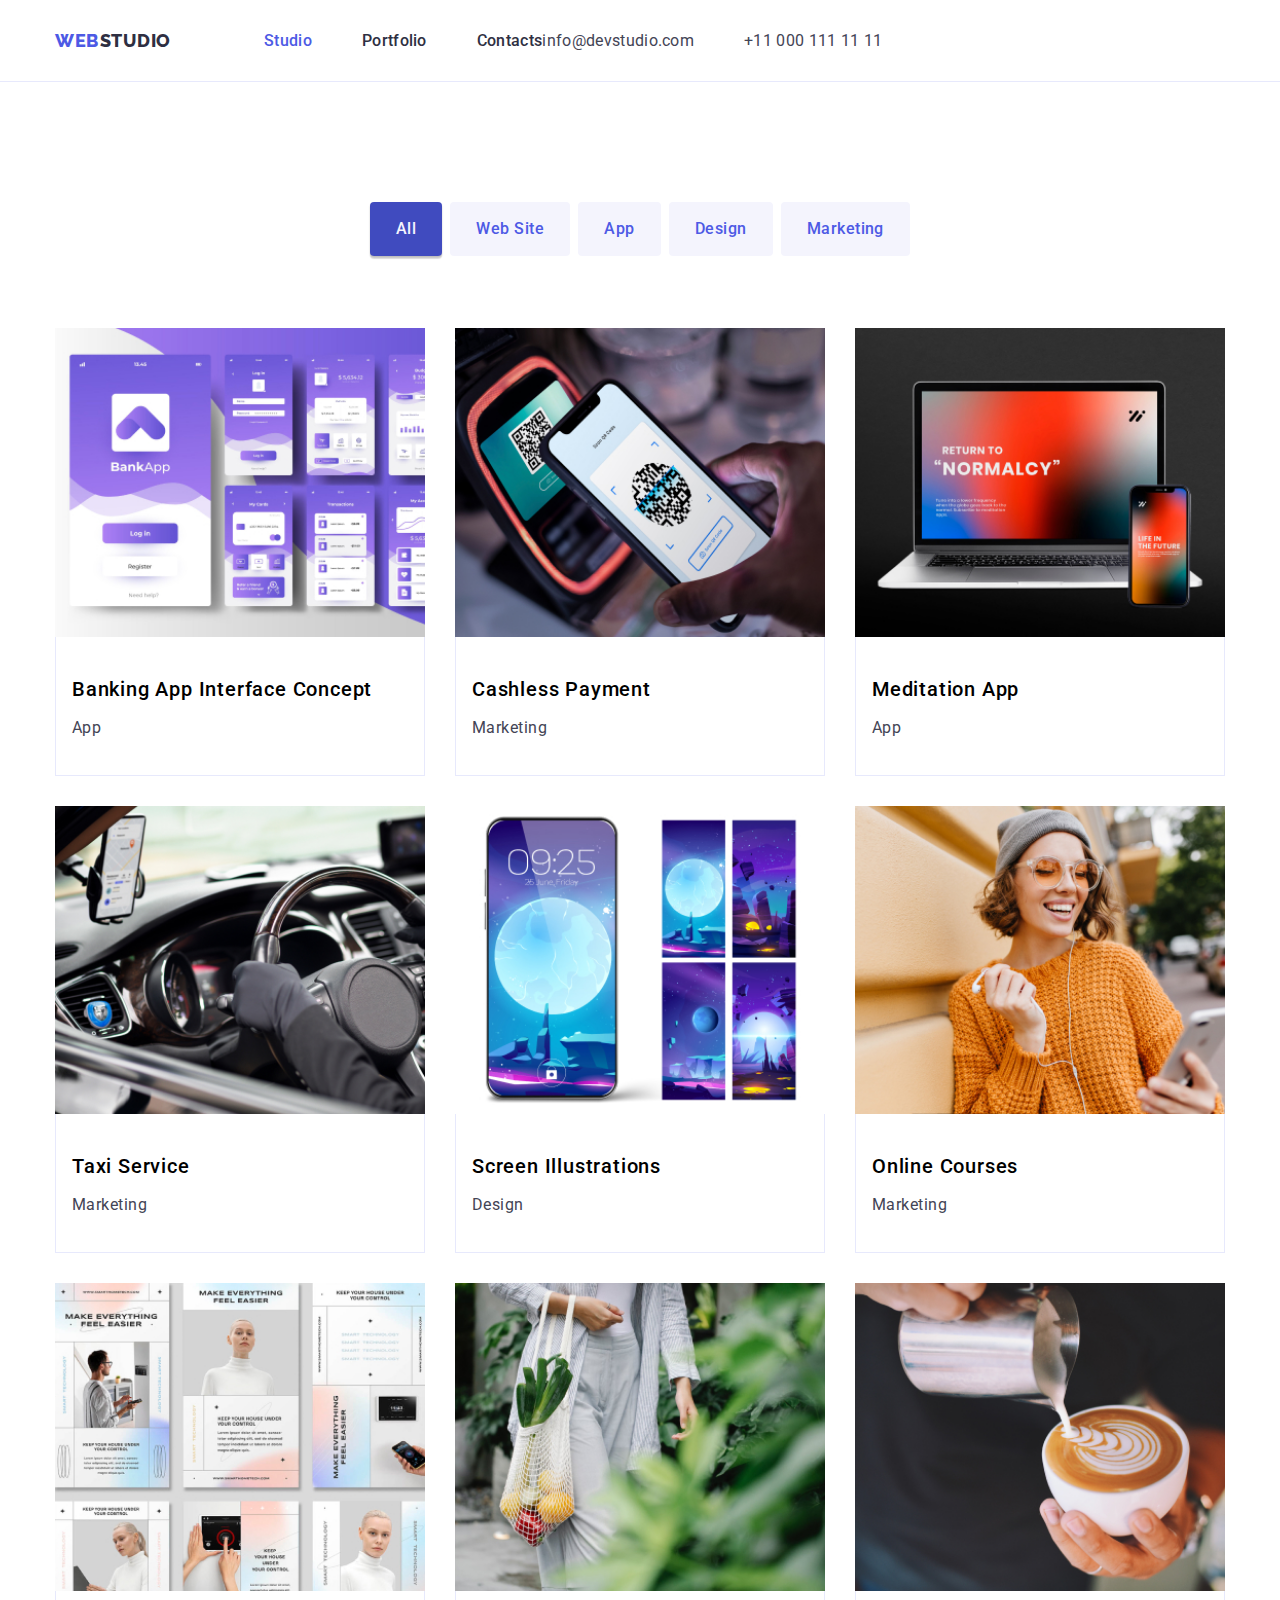
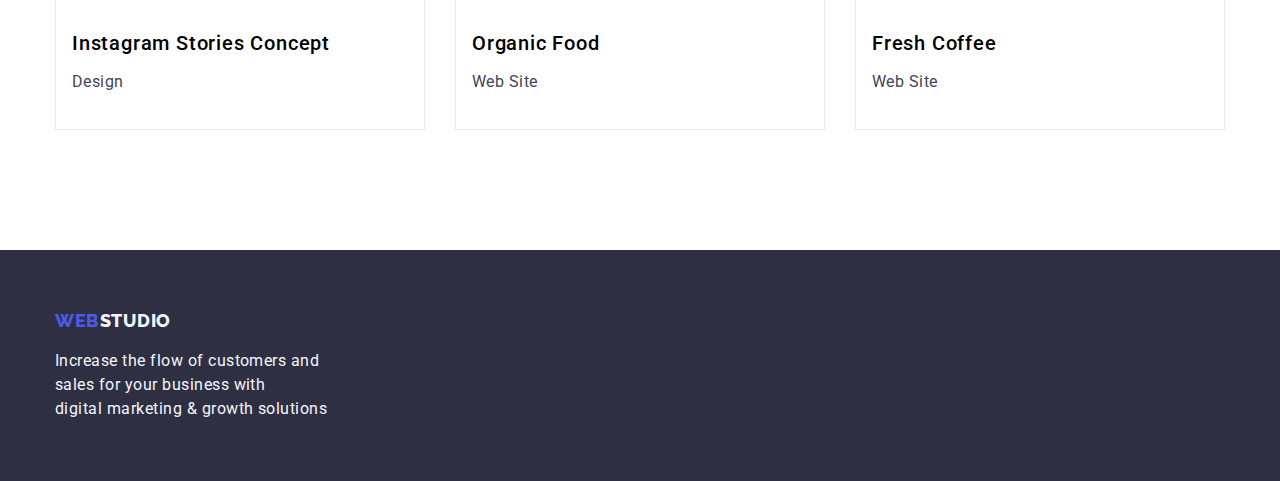
==== portfolio.html @ 51e2ec05 "update" ====
<!DOCTYPE html>
<html lang="en">
  <!-- HEAD -->

  <head>
    <meta charset="UTF-8" />
    <meta name="viewport" content="width=device-width, initial-scale=1.0" />
    <title>Studio</title>


    <link
    rel="stylesheet"
    href="https://cdnjs.cloudflare.com/ajax/libs/modern-normalize/2.0.0/modern-normalize.min.css"
  />

  <link rel="preconnect" href="https://fonts.googleapis.com" />
  <link rel="preconnect" href="https://fonts.gstatic.com" crossorigin />

    <!-- FONTS -->
    <link
      href="https://fonts.googleapis.com/css2?family=Raleway:wght@800&family=Roboto:wght@400;500;700;900&display=swap"
      rel="stylesheet"
    />

    <!-- CSS -->

    <link rel="stylesheet" href="./css/styles.css" />
  </head>

  <!-- BODY -->
  <body>
    <!-- HEADER -->
    <header class="page-header">
      <!-- NAVIGATION -->
      <div class="container menu">
        <nav class="navigation">
          <a class="logo-link" href="/index.html">
            <span class="logo">WEB</span>
            <span class="studio">STUDIO</span>
          </a>
          <ul class="nav-menu list">
            <li class="item">
              <a class="page current link" href="">Studio</a>
            </li>
            <li class="item">
              <a class="page link" href="./portfolio.html">Portfolio</a>
            </li>
            <li class="item">
              <a class="page link" href="">Contacts</a>
            </li>
          </ul>

          <ul class="contacts-menu list">
            <li class="item">
              <a class="contact link" href="mailto:info@devstudio.com"
                >info@devstudio.com</a
              >
            </li>
            <li class="item">
              <a class="contact link" href="tel:++110001111111"
                >+11 000 111 11 11</a
              >
            </li>
          </ul>
        </nav>
      </div>
    </header>

    <!-- MAIN -->
    <main>
      <!-- BUTTON -->
      <section class="section">
        <div class="container">
          <!-- FILTERS -->
          <ul class="filters list">
            <li class="space"><button type="button" class="button filter current">All</button></li>
            <li class="space"><button type="button" class="button filter">Web Site</button></li>
            <li class="space"><button type="button" class="button filter">App</button></li>
            <li class="space"><button type="button" class="button filter">Design</button></li>
            <li class="space"><button type="button" class="button filter">Marketing</button></li>
          </ul>

          <ul class="projects list">
            <li class="project-card">
              <a href="" class="project link">
                <img
                  src="./images/portfolio-img-1.jpg"
                  alt="portfolio-img-1"
                  width="370"
                  height="294"
                />
                <div class="substrate">
                  <h2 class="name">Banking App Interface Concept</h2>
                  <p class="type">App</p>
                </div>
              </a>
            </li>
            <li class="project-card">
              <a href="" class="project link">
                <img
                  src="./images/portfolio-img-2.jpg"
                  alt="portfolio-img-2"
                  width="370"
                  height="294"
                />
                <div class="substrate">
                  <h2 class="name">Cashless Payment</h2>
                  <p class="type">Marketing</p>
                </div>
              </a>
            </li>
            <li class="project-card">
              <a href="" class="project link">
                <img
                  src="./images/portfolio-img-3.jpg"
                  alt="portfolio-img-3"
                  width="370"
                  height="294"
                />
                <div class="substrate">
                  <h2 class="name">Meditation App</h2>
                  <p class="type">App</p>
                </div>
              </a>
            </li>
            <li class="project-card">
              <a href="" class="project link">
                <img
                  src="./images/portfolio-img-4.jpg"
                  alt="portfolio-img-4"
                  width="370"
                  height="294"
                />
                <div class="substrate">
                  <h2 class="name">Taxi Service</h2>
                  <p class="type">Marketing</p>
                </div>
              </a>
            </li>
            <li class="project-card">
              <a href="" class="project link">
                <img
                  src="./images/portfolio-img-5.jpg"
                  alt="portfolio-img-5"
                  width="370"
                  height="294"
                />
                <div class="substrate">
                  <h2 class="name">Screen Illustrations</h2>
                  <p class="type">Design</p>
                </div>
              </a>
            </li>
            <li class="project-card">
              <a href="" class="project link">
                <img
                  src="./images/portfolio-img-6.jpg"
                  alt="portfolio-img-6"
                  width="370"
                  height="294"
                />
                <div class="substrate">
                  <h2 class="name">Online Courses</h2>
                  <p class="type">Marketing</p>
                </div>
              </a>
            </li>
            <li class="project-card">
              <a href="" class="project link">
                <img
                  src="./images/portfolio-img-7.jpg"
                  alt="portfolio-img-7"
                  width="370"
                  height="294"
                />
                <div class="substrate">
                  <h2 class="name">Instagram Stories Concept</h2>
                  <p class="type">Design</p>
                </div>
              </a>
            </li>
            <li class="project-card">
              <a href="" class="project link">
                <img
                  src="./images/portfolio-img-8.jpg"
                  alt="portfolio-img-8"
                  width="370"
                  height="294"
                />
                <div class="substrate">
                  <h2 class="name">Organic Food</h2>
                  <p class="type">Web Site</p>
                </div>
              </a>
            </li>
            <li class="project-card">
              <a href="" class="project link">
                <img
                  src="./images/portfolio-img-9.jpg"
                  alt="portfolio-img-9"
                  width="370"
                  height="294"
                />
                <div class="substrate">
                  <h2 class="name">Fresh Coffee</h2>
                  <p class="type">Web Site</p>
                </div>
              </a>
            </li>
          </ul>
        </div>
      </section>
    </main>
    <!-- FOOTER -->
    <footer class="page-footer bg-footer">
      <div class="container">
        <div class="footer">
            <a class="logo-link" href="/index.html">
              <span class="logo">WEB</span>
              <span class="studio-footer">STUDIO</span>
            </a>
          <p class="footer-description">
            Increase the flow of customers and <br />sales for your business
            with<br />digital marketing & growth solutions
          </p>
          </div>
        </div>
  </body>
</html>
---- css/styles.css ----
:root {
  --iriscolor: #4d5ae5;
  --navyblue: #2e2f42;
  --navcolor: black;
  --oceancolor: #404bbf;
  --whitecolor: white;
  --slatecolor: #434455;
  --button-filter: #f5f4fa;
  --primary-text-color: #757575;
  --cloud: #f4f4fd;
  --cornflower: #e7e9fc;
}
/* checked */
body {
  font-family: "Roboto", san-serif;
  font-size: 16px;
  letter-spacing: 0.03em;
  color: var(--slatecolor);
  background-color: var(--whitecolor);
}
/* checked */
img {
  display: block;
  max-width: 100%;
  height: auto;
}
/* checked */
html{
  box-sizing: border-box;
}
/* checked */
*,
*::after
*::before{
box-sizing: inherit;
}
/* checked */
h1,
h2,
h3,
h4,
h5,
h6,
p {
  margin: 0;
}
/* checked */
.link{
text-decoration: none;
color: inherit;
}
/* checked */
.list {
  list-style: none;
  padding: 0;
  margin: 0;
}
/* checked */
.menu,
.navigation,
.nav-menu,
.contacts-menu {
  display: flex;
  align-items: center;
}
/* checked */
.container {
  margin: 0 auto;
  width: 1200px;
  padding: 0 15px;
}
/* checked */ 
.section {
  padding: 120px 0;
}
/* checked */
.page-header {
  border-bottom: 1px solid var(--cornflower);
}
/* checked */
.logo-link {
  text-decoration: none;
  font-size: 0;
  font-family: "Raleway", sans-serif;
  font-weight: 800;
}
/* checked */
.logo-link > span {
  font-size: 18px;
  line-height: 1.17;
  letter-spacing: 0.04em;
}
/* checked */
.logo {
  color: var(--iriscolor);
}
.studio {
  color: var(--navyblue);
}
/* checked */
.button {
  cursor: pointer;
  border-color: transparent;
  letter-spacing: 0.03em;
  font-size: 16px;
  border-radius: 4px;
  font-family: inherit;
  font-weight: 500;
}
/* checked */
.button.primary {
  border-radius: 4px;
  background: var(--iriscolor);
  box-shadow: 0px 4px 4px 0px rgba(0, 0, 0, 0.15);
  color: var(--whitecolor);
  letter-spacing: 0.06em;
  font-size: 16px;
  padding: 16px 32px;
}
/* checked */
.button.primary:hover,
.button.primary:focus {
  background-color: var(--iriscolor);
  box-shadow: 0px 3px 1px rgba(0, 0, 0, 0.1), 0px 1px 2px rgba(0, 0, 0, 0.08),
  0px 2px 2px rgba(0, 0, 0, 0.12);
}
/* checked */
.section.no-top-padding {
  padding-top: 0;
}
/* checked */
.what-we-do {
  display: flex;
 flex-wrap: wrap;
 margin-left: 30px;
 margin-top: 30px;
}
/* checked */
.what-we-do .item {
  flex-basis: calc(100% / 3- 30px);
  margin-left:  30px;
  margin-top: 30px;
}
/* checked */
.team {
  display: flex;
  flex-wrap: wrap;
  margin-left: -30px;
  margin-top: -30px;
}
/* checked */
.team .item {
  flex-basis: calc(100% / 4 -30px);
  margin-left: 30px;
  margin-top: 30px;
  padding-bottom: 30px;
  background-color: var(--whitecolor);
  border-radius: 0px 0px 4px 
  box-shadow: 0px 3px 1px rgba(0, 0, 0, 0.1), 0px 1px 2px rgba(0, 0, 0, 0.08),
  0px 2px 2px rgba(0, 0, 0, 0.12);
}
/* checked */
.button.filter {
  background-color: var(--cloud);
  color: var(--iriscolor);
  line-height: 1.62;
  padding: 12px 24px;
}
.button.filter:hover,
.button.filter:focus,
.button.filter.current {
  background-color: var(--oceancolor);
  color: var(--cloud);
  box-shadow: 0px 3px 1px rgba(0, 0, 0, 0.1), 0px 1px 2px rgba(0, 0, 0, 0.08),
  0px 2px 2px rgba(0, 0, 0, 0.12);
}
/* checked */
.section-title {
  text-align: center;
  color: var(--navyblue);
  font-size: 36px;
  font-weight: 700;
  line-height: 1.17;
  margin-bottom: 50px;
}
/* checked */
.benefits {
  display: flex;
  flex-wrap: wrap;
  margin-left: -30px;
  margin-top: -30px;
}
/* checked */
.benefits .title {
  font-size: 20px;
  font-weight: 500;
  color: var(--navyblue);
  line-height: 1.14;
  margin-bottom: 10px;
}
/* checked */
.benefits .item {
  flex-basis: calc(100% / 4 - 30px);
  margin-left: 30px;
  margin-top: 30px;
}
/* checked */
.benefits .description {
  color: var(--slatecolor);
  line-height: 1.17;
  font-size: 16px;
  font-weight: 400;
}
/* checked */
.nav-menu .page,
.contacts-menu .contact {
  color: var(--navyblue);
  text-decoration: none;
  font-weight: 500;
  font-size: 16px;
  line-height: 1.15;
  letter-spacing: 0.02em;
  display: block;
  padding-top: 32px;
  padding-bottom: 31px;
}
/* checked */
.nav-menu{
margin-left: 93px;
}

/* checked */
.nav-menu .page:hover,
.nav-menu .page:focus,
.nav-menu .page.current,
.contacts-menu .contact:hover,
.contacts-menu .contact:focus {
  color: var(--iriscolor);
}
/* checked */
.nav-menu .item:not(:last-child),
.contacts-menu .item:not(:last-child){
  margin-right: 50px;
}
/* checked */
.contacts-menu {
  margin-left: auto;
}

/* checked */
.contacts-menu .contact {
  color: var(--slatecolor);
  font-weight: 400;
}
/* checked */
.bg-hero {
  background-color: var(--navyblue);
}
/* checked */
.hero { 
padding: 200px 0;
text-align: center;
}
/* checked */
.hero-title {
  color: var(--whitecolor);
  font-size: 56px;
  font-weight: 700;
  line-height: 1.07;
  letter-spacing: 0.06em;
  margin-bottom: 30px;
}
/* checked */
.bg-team {
  background-color: var(--cloud);
}
/* checked */
.team .name {
  color: var(--navyblue);
  font-weight: 500;
  font-size: 20px;
  line-height: 1.19;
  text-align: center;
  padding-top: 30px;
  padding-bottom: 30px;
}
/* checked */
.team .position {
  color: var(--slatecolor);
  font-size: 16px;
  font-weight: 400;
  text-align: center;
}
/* checked */
.bg-footer {
  background-color: var(--navyblue);
}
/* checked */
.page-footer {
  padding: 60px 0;
}
/* checked */
.footer-description {
  color: var(--cloud);
  padding-top: 17.5px;
  line-height: 1.5;
}
/* checked */
.project .name {
  color: var(--navcolor);
  font-weight: 500;
  font-size: 20px;
  line-height: 2;
  letter-spacing: 0.04em;
  margin-bottom: 4px;
}
/* checked */
.project .type {
  color: var(--slatecolor);
  font-weight: 400;
  line-height: 1.87;
}
/* checked */
.studio-footer {
  color: var(--cloud);
}
/* checked */
.filters {
  margin-bottom: 72px;
  display: flex;
  justify-content: center;
}
/* checked */
.filters .space + .space {
  margin-left: 8px;
}
/* checked */
.projects {
  display: flex;
  flex-wrap: wrap;
  margin-left: -30px;
  margin-top: -30px;
}
/* checked */
.project-card {
  flex-basis: calc(100 / 3 - 30px);
  margin-left: 30px;
  margin-top: 30px;
}

/* checked */
.substrate {
  padding: 32px 16px;
  border: 1px solid var(--cornflower, #e7e9fc);
  border-top: none;
  background-color: var(--whitecolor);
}
/* checked */
.logo-footer {
  color: var(--iriscolor);
}
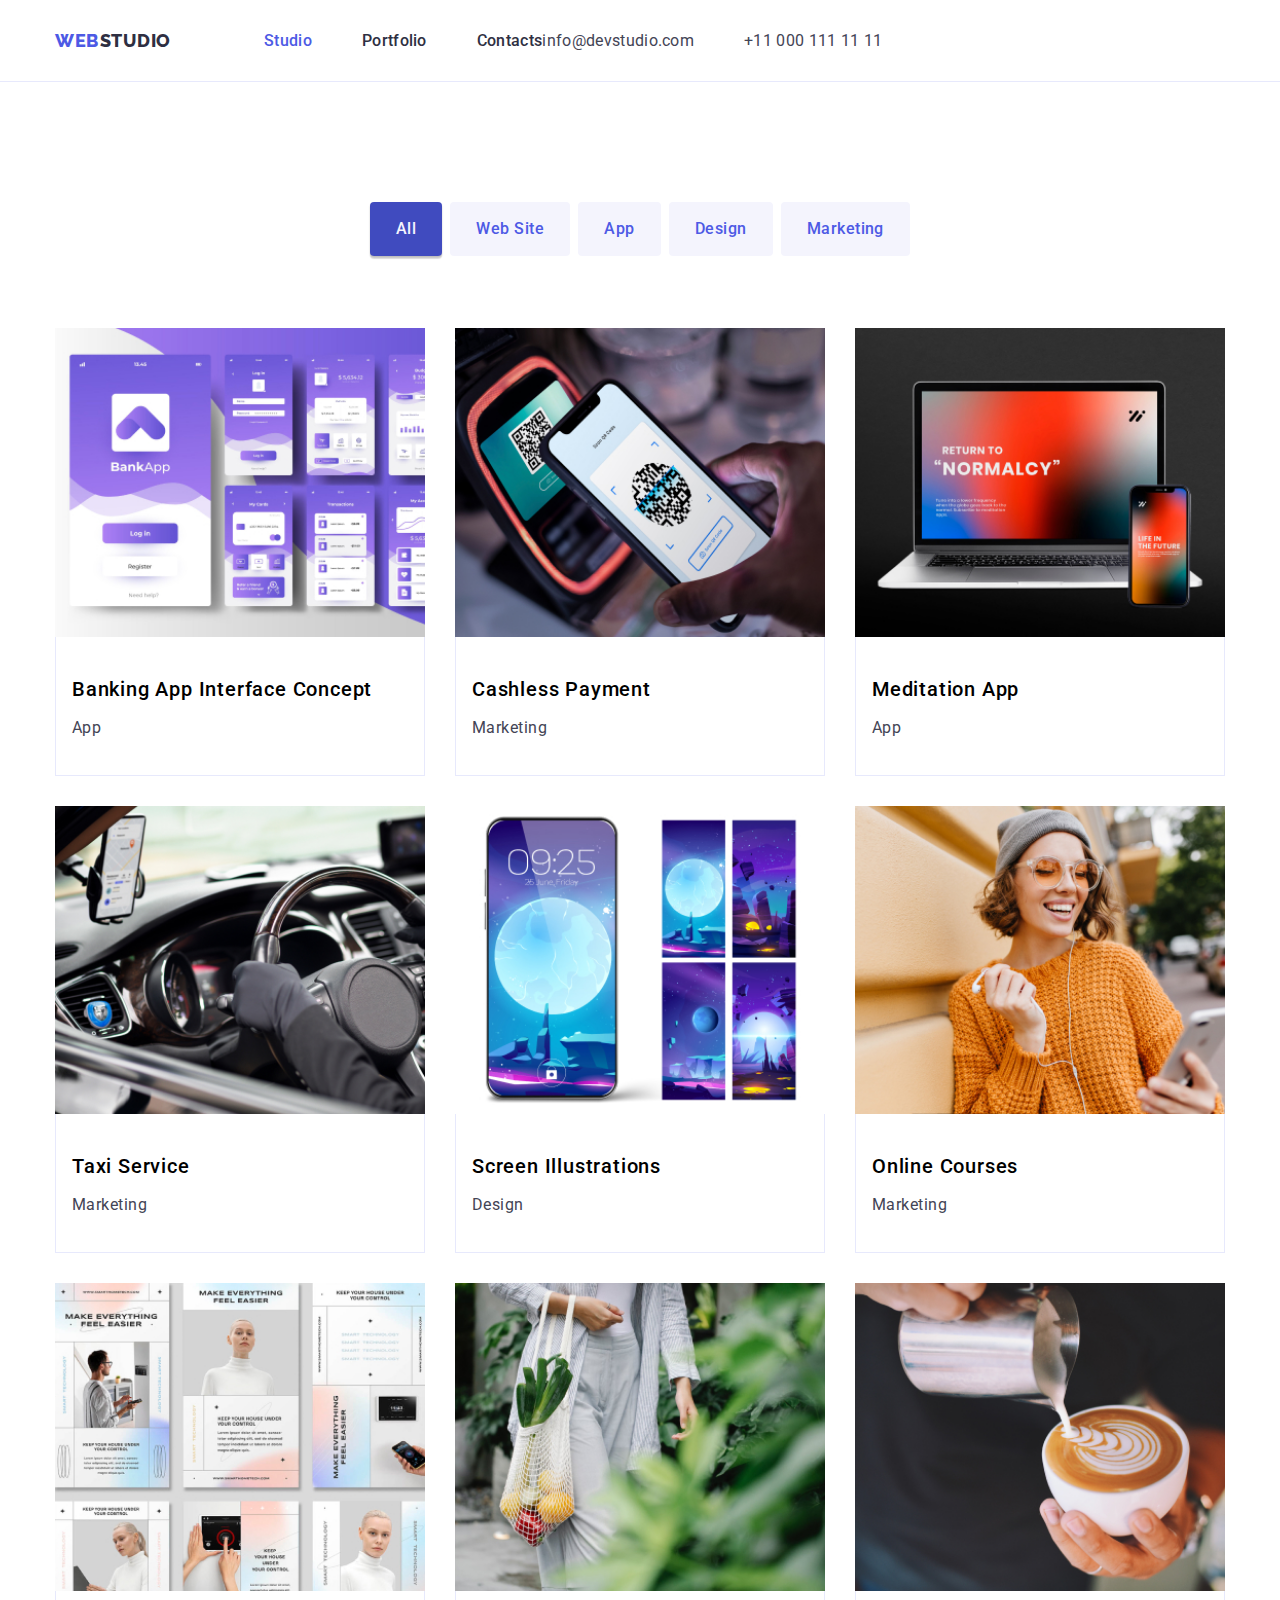
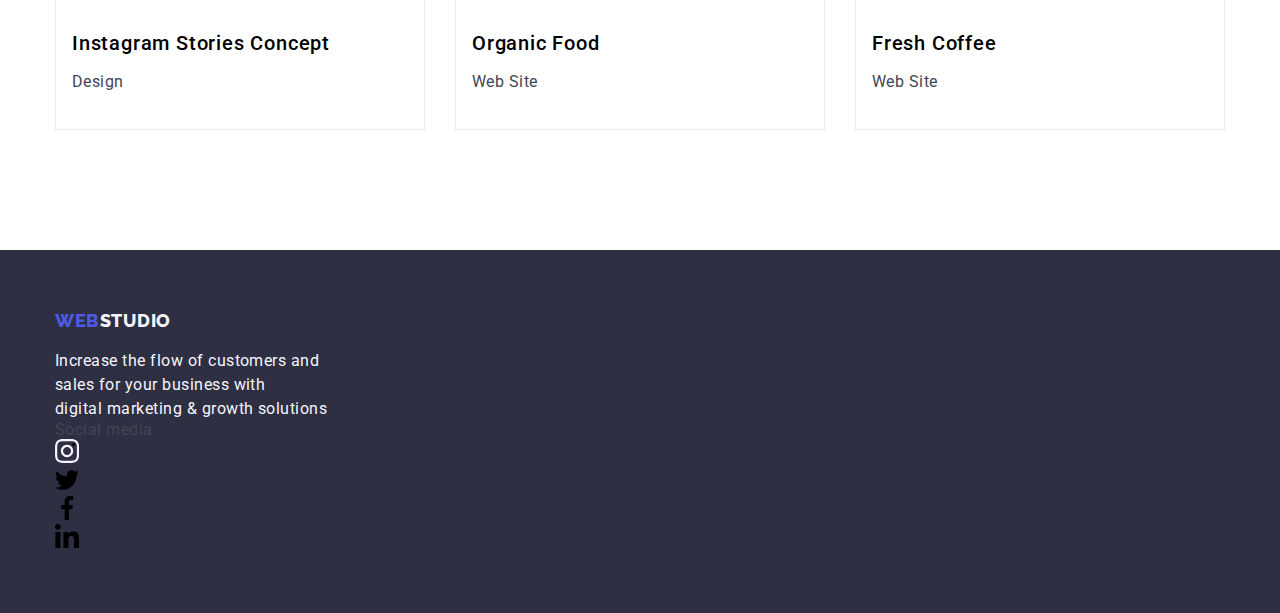
==== commit 36a7993b: "update" ====
--- a/portfolio.html
+++ b/portfolio.html
@@ -211,6 +211,7 @@
         </div>
       </section>
     </main>
+
     <!-- FOOTER -->
     <footer class="page-footer bg-footer">
       <div class="container">
@@ -224,6 +225,42 @@
             with<br />digital marketing & growth solutions
           </p>
           </div>
+          <div class="footer-socials">
+            <p class="footer-socials-text text">Social media</p>
+            <ul class="footer-list list">
+              <li class="footer-socials-item">
+                <a href="#" class="footer-socials-link">
+                  <svg class="footer-socials-svg" width="24" height="24">
+                    <use href="./images/icons.svg#instagram"></use>
+                  </svg>
+                </a>
+              </li>
+    
+              <li class="footer-socials-item">
+                <a href="#" class="footer-socials-link">
+                  <svg class="footer-socials-svg" width="24" height="24">
+                    <use href="./images/icons.svg#twitter"></use>
+                  </svg>
+                </a>
+              </li>
+    
+              <li class="footer-socials-item">
+                <a href="#" class="footer-socials-link">
+                  <svg class="footer-socials-svg" width="24" height="24">
+                    <use href="./images/icons.svg#facebook"></use>
+                  </svg>
+                </a>
+              </li>
+    
+              <li class="footer-socials-item">
+                <a href="#" class="footer-socials-link">
+                  <svg class="footer-socials-svg" width="24" height="24">
+                    <use href="./images/icons.svg#linkedin"></use>
+                  </svg>
+                </a>
+              </li>
+            </ul>
+          </div>
         </div>
   </body>
 </html>
--- a/css/styles.css
+++ b/css/styles.css
@@ -260,7 +260,12 @@
 .hero { 
 padding: 200px 0;
 text-align: center;
-}
+background-image:url(../images/hero-bg.png);
+   background-repeat: no-repeat;
+   background-position: center;
+   background-size: cover;
+
+} 
 /* checked */
 .hero-title {
   color: var(--whitecolor);
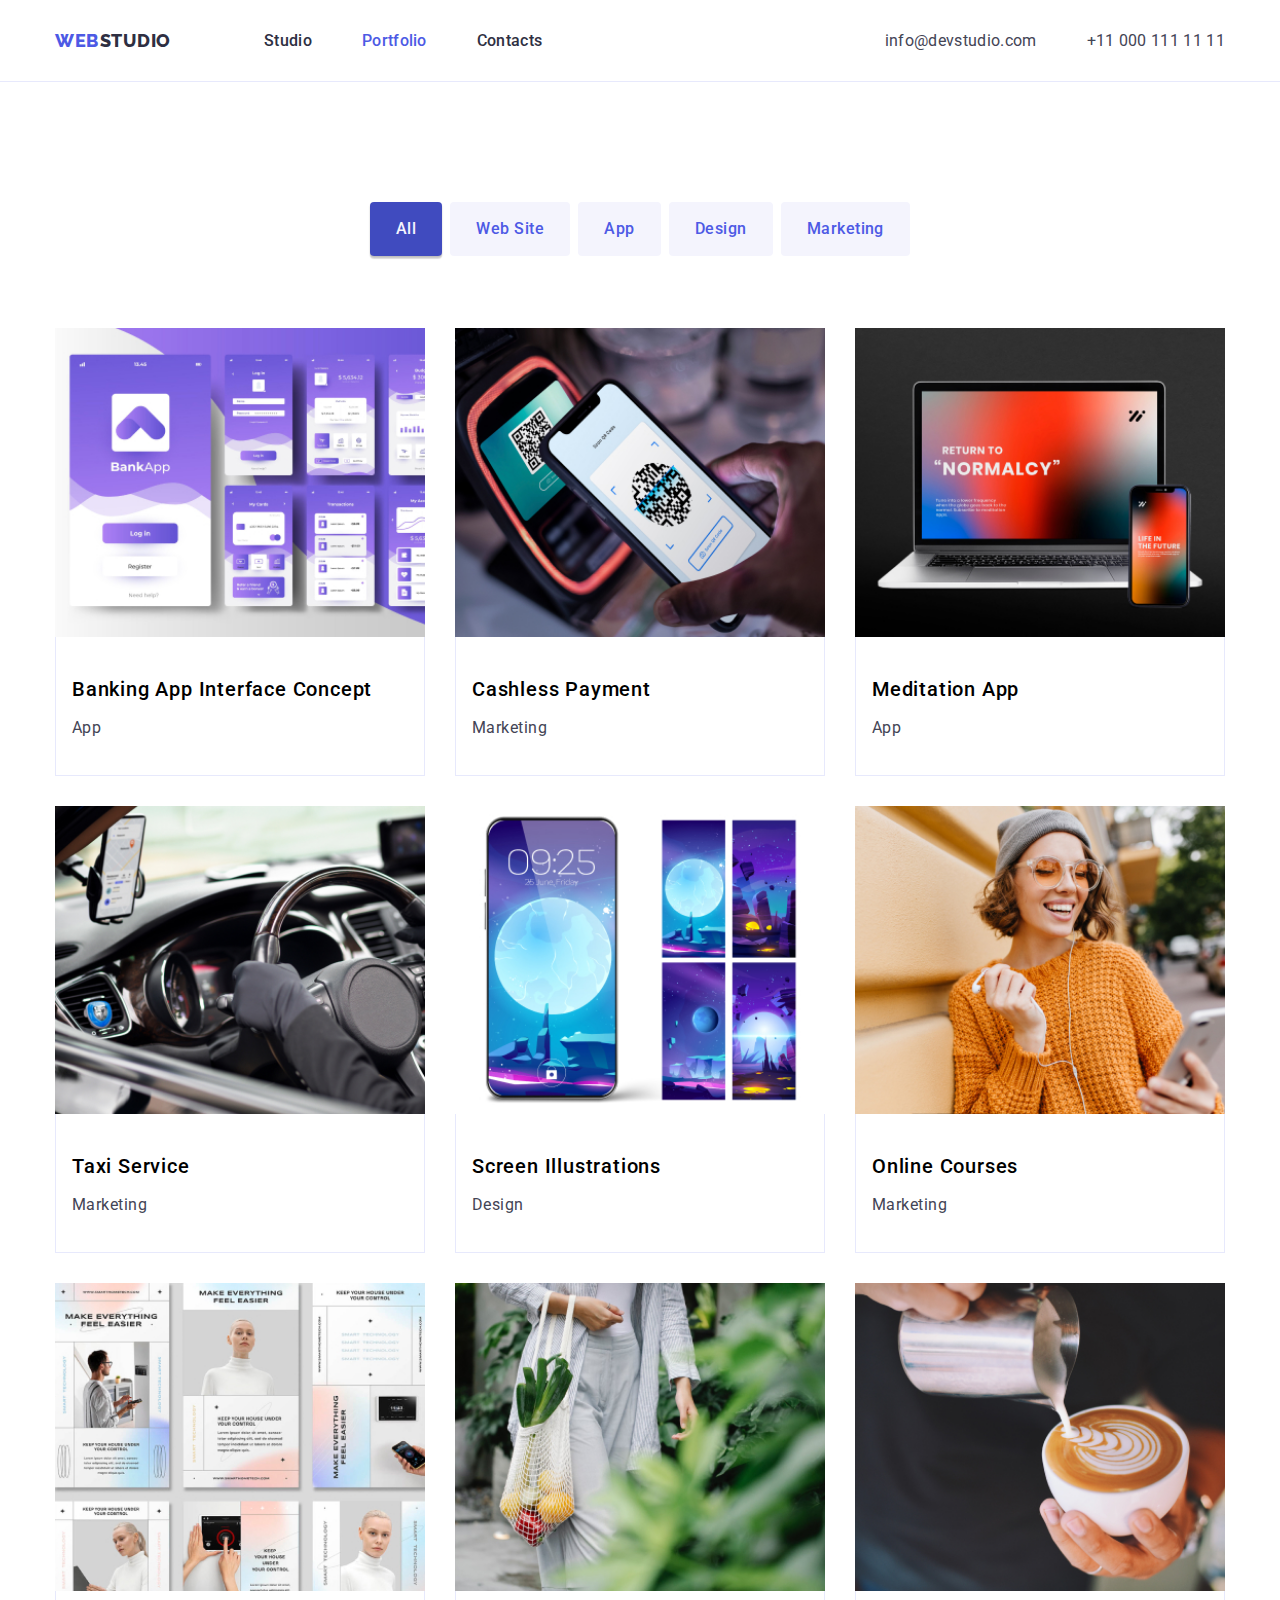
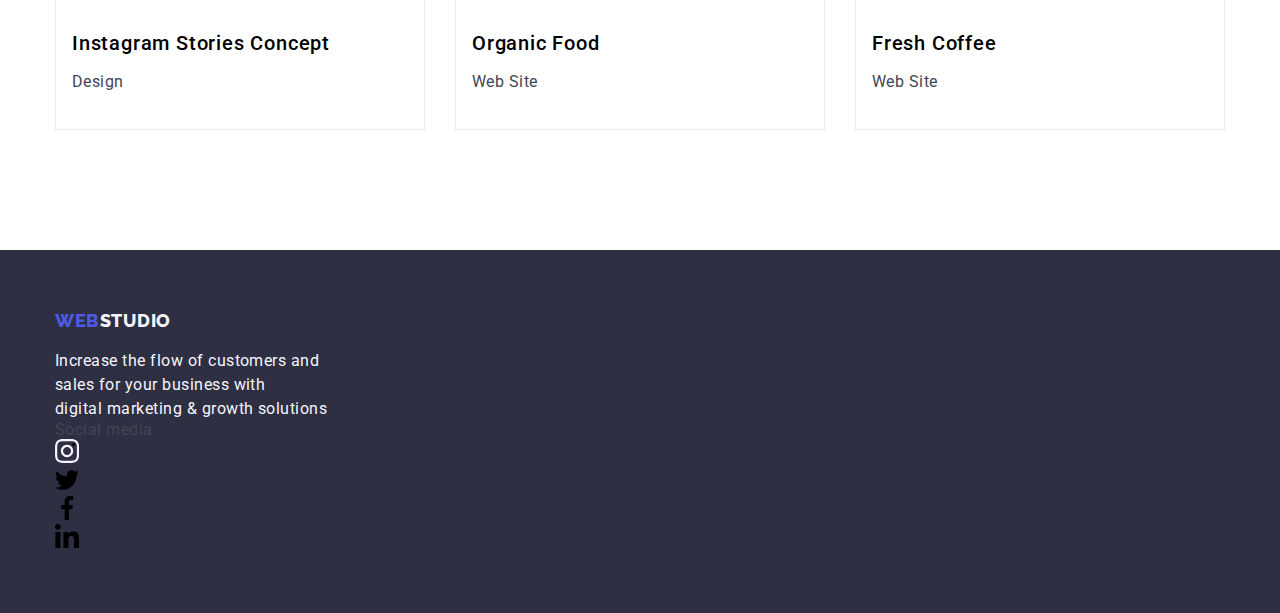
==== commit dbaca8c8: "commits" ====
--- a/portfolio.html
+++ b/portfolio.html
@@ -34,21 +34,22 @@
       <!-- NAVIGATION -->
       <div class="container menu">
         <nav class="navigation">
-          <a class="logo-link" href="/index.html">
+          <a class="logo-link" href="./index.html">
             <span class="logo">WEB</span>
             <span class="studio">STUDIO</span>
           </a>
           <ul class="nav-menu list">
             <li class="item">
-              <a class="page current link" href="">Studio</a>
-            </li>
-            <li class="item">
-              <a class="page link" href="./portfolio.html">Portfolio</a>
+              <a class="page link" href="./index.html">Studio</a>
+            </li>
+            <li class="item">
+              <a class="page current link" href="./portfolio.html">Portfolio</a>
             </li>
             <li class="item">
               <a class="page link" href="">Contacts</a>
             </li>
           </ul>
+        </nav>
 
           <ul class="contacts-menu list">
             <li class="item">
@@ -62,7 +63,7 @@
               >
             </li>
           </ul>
-        </nav>
+
       </div>
     </header>
 
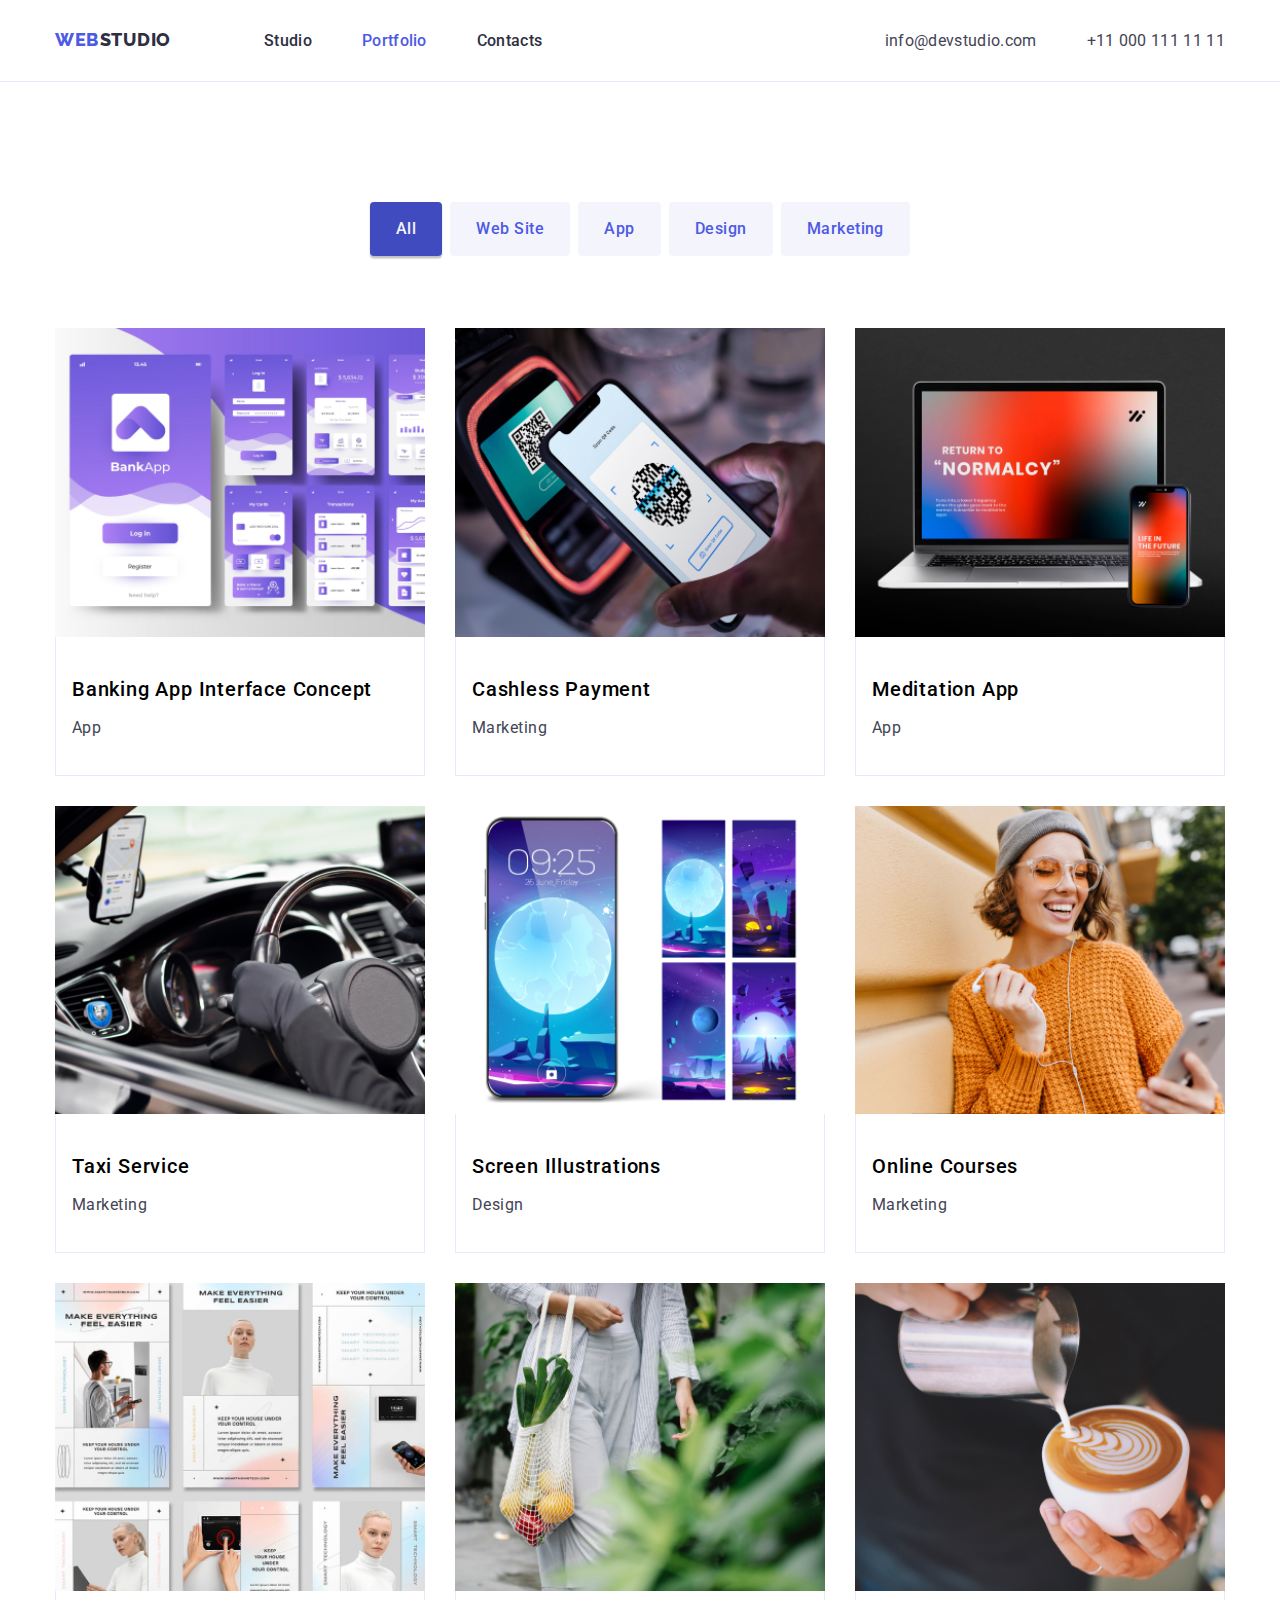
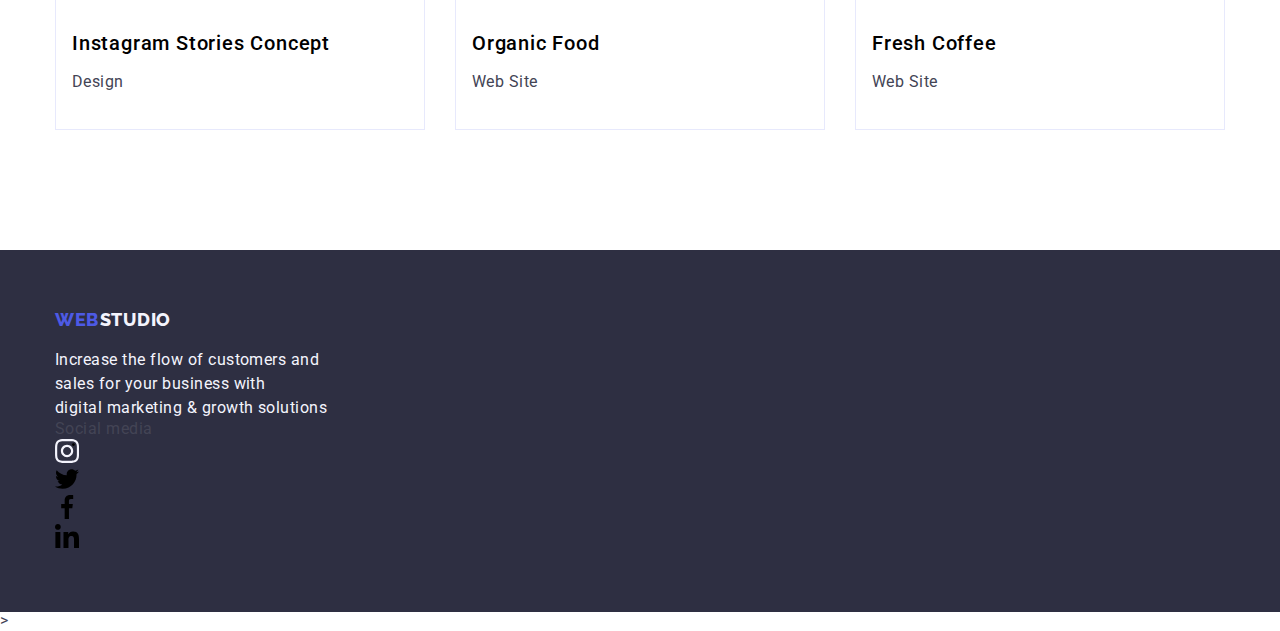
==== commit 014b1087: "updates" ====
--- a/portfolio.html
+++ b/portfolio.html
@@ -7,14 +7,13 @@
     <meta name="viewport" content="width=device-width, initial-scale=1.0" />
     <title>Studio</title>
 
-
     <link
-    rel="stylesheet"
-    href="https://cdnjs.cloudflare.com/ajax/libs/modern-normalize/2.0.0/modern-normalize.min.css"
-  />
-
-  <link rel="preconnect" href="https://fonts.googleapis.com" />
-  <link rel="preconnect" href="https://fonts.gstatic.com" crossorigin />
+      rel="stylesheet"
+      href="https://cdnjs.cloudflare.com/ajax/libs/modern-normalize/2.0.0/modern-normalize.min.css"
+    />
+
+    <link rel="preconnect" href="https://fonts.googleapis.com" />
+    <link rel="preconnect" href="https://fonts.gstatic.com" crossorigin />
 
     <!-- FONTS -->
     <link
@@ -51,19 +50,18 @@
           </ul>
         </nav>
 
-          <ul class="contacts-menu list">
-            <li class="item">
-              <a class="contact link" href="mailto:info@devstudio.com"
-                >info@devstudio.com</a
-              >
-            </li>
-            <li class="item">
-              <a class="contact link" href="tel:++110001111111"
-                >+11 000 111 11 11</a
-              >
-            </li>
-          </ul>
-
+        <ul class="contacts-menu list">
+          <li class="item">
+            <a class="contact link" href="mailto:info@devstudio.com"
+              >info@devstudio.com</a
+            >
+          </li>
+          <li class="item">
+            <a class="contact link" href="tel:++110001111111"
+              >+11 000 111 11 11</a
+            >
+          </li>
+        </ul>
       </div>
     </header>
 
@@ -74,11 +72,21 @@
         <div class="container">
           <!-- FILTERS -->
           <ul class="filters list">
-            <li class="space"><button type="button" class="button filter current">All</button></li>
-            <li class="space"><button type="button" class="button filter">Web Site</button></li>
-            <li class="space"><button type="button" class="button filter">App</button></li>
-            <li class="space"><button type="button" class="button filter">Design</button></li>
-            <li class="space"><button type="button" class="button filter">Marketing</button></li>
+            <li class="space">
+              <button type="button" class="button filter current">All</button>
+            </li>
+            <li class="space">
+              <button type="button" class="button filter">Web Site</button>
+            </li>
+            <li class="space">
+              <button type="button" class="button filter">App</button>
+            </li>
+            <li class="space">
+              <button type="button" class="button filter">Design</button>
+            </li>
+            <li class="space">
+              <button type="button" class="button filter">Marketing</button>
+            </li>
           </ul>
 
           <ul class="projects list">
@@ -217,52 +225,53 @@
     <footer class="page-footer bg-footer">
       <div class="container">
         <div class="footer">
-            <a class="logo-link" href="/index.html">
-              <span class="logo">WEB</span>
-              <span class="studio-footer">STUDIO</span>
-            </a>
+          <a class="logo-link" href="./index.html">
+            <span class="logo">WEB</span>
+            <span class="studio-footer">STUDIO</span>
+          </a>
           <p class="footer-description">
             Increase the flow of customers and <br />sales for your business
             with<br />digital marketing & growth solutions
           </p>
-          </div>
-          <div class="footer-socials">
-            <p class="footer-socials-text text">Social media</p>
-            <ul class="footer-list list">
-              <li class="footer-socials-item">
-                <a href="#" class="footer-socials-link">
-                  <svg class="footer-socials-svg" width="24" height="24">
-                    <use href="./images/icons.svg#instagram"></use>
-                  </svg>
-                </a>
-              </li>
-    
-              <li class="footer-socials-item">
-                <a href="#" class="footer-socials-link">
-                  <svg class="footer-socials-svg" width="24" height="24">
-                    <use href="./images/icons.svg#twitter"></use>
-                  </svg>
-                </a>
-              </li>
-    
-              <li class="footer-socials-item">
-                <a href="#" class="footer-socials-link">
-                  <svg class="footer-socials-svg" width="24" height="24">
-                    <use href="./images/icons.svg#facebook"></use>
-                  </svg>
-                </a>
-              </li>
-    
-              <li class="footer-socials-item">
-                <a href="#" class="footer-socials-link">
-                  <svg class="footer-socials-svg" width="24" height="24">
-                    <use href="./images/icons.svg#linkedin"></use>
-                  </svg>
-                </a>
-              </li>
-            </ul>
-          </div>
         </div>
+        <div class="footer-socials">
+          <p class="footer-socials-text text">Social media</p>
+          <ul class="footer-list list">
+            <li class="footer-socials-item">
+              <a href="#" class="footer-socials-link">
+                <svg class="footer-socials-svg" width="24" height="24">
+                  <use href="./images/icons.svg#instagram"></use>
+                </svg>
+              </a>
+            </li>
+
+            <li class="footer-socials-item">
+              <a href="#" class="footer-socials-link">
+                <svg class="footer-socials-svg" width="24" height="24">
+                  <use href="./images/icons.svg#twitter"></use>
+                </svg>
+              </a>
+            </li>
+
+            <li class="footer-socials-item">
+              <a href="#" class="footer-socials-link">
+                <svg class="footer-socials-svg" width="24" height="24">
+                  <use href="./images/icons.svg#facebook"></use>
+                </svg>
+              </a>
+            </li>
+
+            <li class="footer-socials-item">
+              <a href="#" class="footer-socials-link">
+                <svg class="footer-socials-svg" width="24" height="24">
+                  <use href="./images/icons.svg#linkedin"></use>
+                </svg>
+              </a>
+            </li>
+          </ul>
+        </div>
+      </div>
+    </footer>
+    >
   </body>
 </html>
-  
--- a/css/styles.css
+++ b/css/styles.css
@@ -86,7 +86,7 @@
 }
 /* checked */
 .logo-link > span {
-  font-size: 18px;
+  font-size: 18px;rimary
   line-height: 1.17;
   letter-spacing: 0.04em;
 }
@@ -120,7 +120,7 @@
 /* checked */
 .button.primary:hover,
 .button.primary:focus {
-  background-color: var(--iriscolor);
+  background-color: var(--oceancolor);
   box-shadow: 0px 3px 1px rgba(0, 0, 0, 0.1), 0px 1px 2px rgba(0, 0, 0, 0.08),
   0px 2px 2px rgba(0, 0, 0, 0.12);
 }
@@ -137,7 +137,7 @@
 }
 /* checked */
 .what-we-do .item {
-  flex-basis: calc(100% / 3- 30px);
+  flex-basis: calc(100% / 3 - 30px);
   margin-left:  30px;
   margin-top: 30px;
 }
@@ -150,12 +150,12 @@
 }
 /* checked */
 .team .item {
-  flex-basis: calc(100% / 4 -30px);
+  flex-basis: calc(100% / 4 - 30px);
   margin-left: 30px;
   margin-top: 30px;
   padding-bottom: 30px;
   background-color: var(--whitecolor);
-  border-radius: 0px 0px 4px 
+  border-radius: 0px 0px 4px 4px
   box-shadow: 0px 3px 1px rgba(0, 0, 0, 0.1), 0px 1px 2px rgba(0, 0, 0, 0.08),
   0px 2px 2px rgba(0, 0, 0, 0.12);
 }
@@ -207,7 +207,7 @@
 /* checked */
 .benefits .description {
   color: var(--slatecolor);
-  line-height: 1.17;
+  line-height: 1.5;
   font-size: 16px;
   font-weight: 400;
 }
@@ -287,7 +287,7 @@
   line-height: 1.19;
   text-align: center;
   padding-top: 30px;
-  padding-bottom: 30px;
+  padding-bottom: 10px;
 }
 /* checked */
 .team .position {
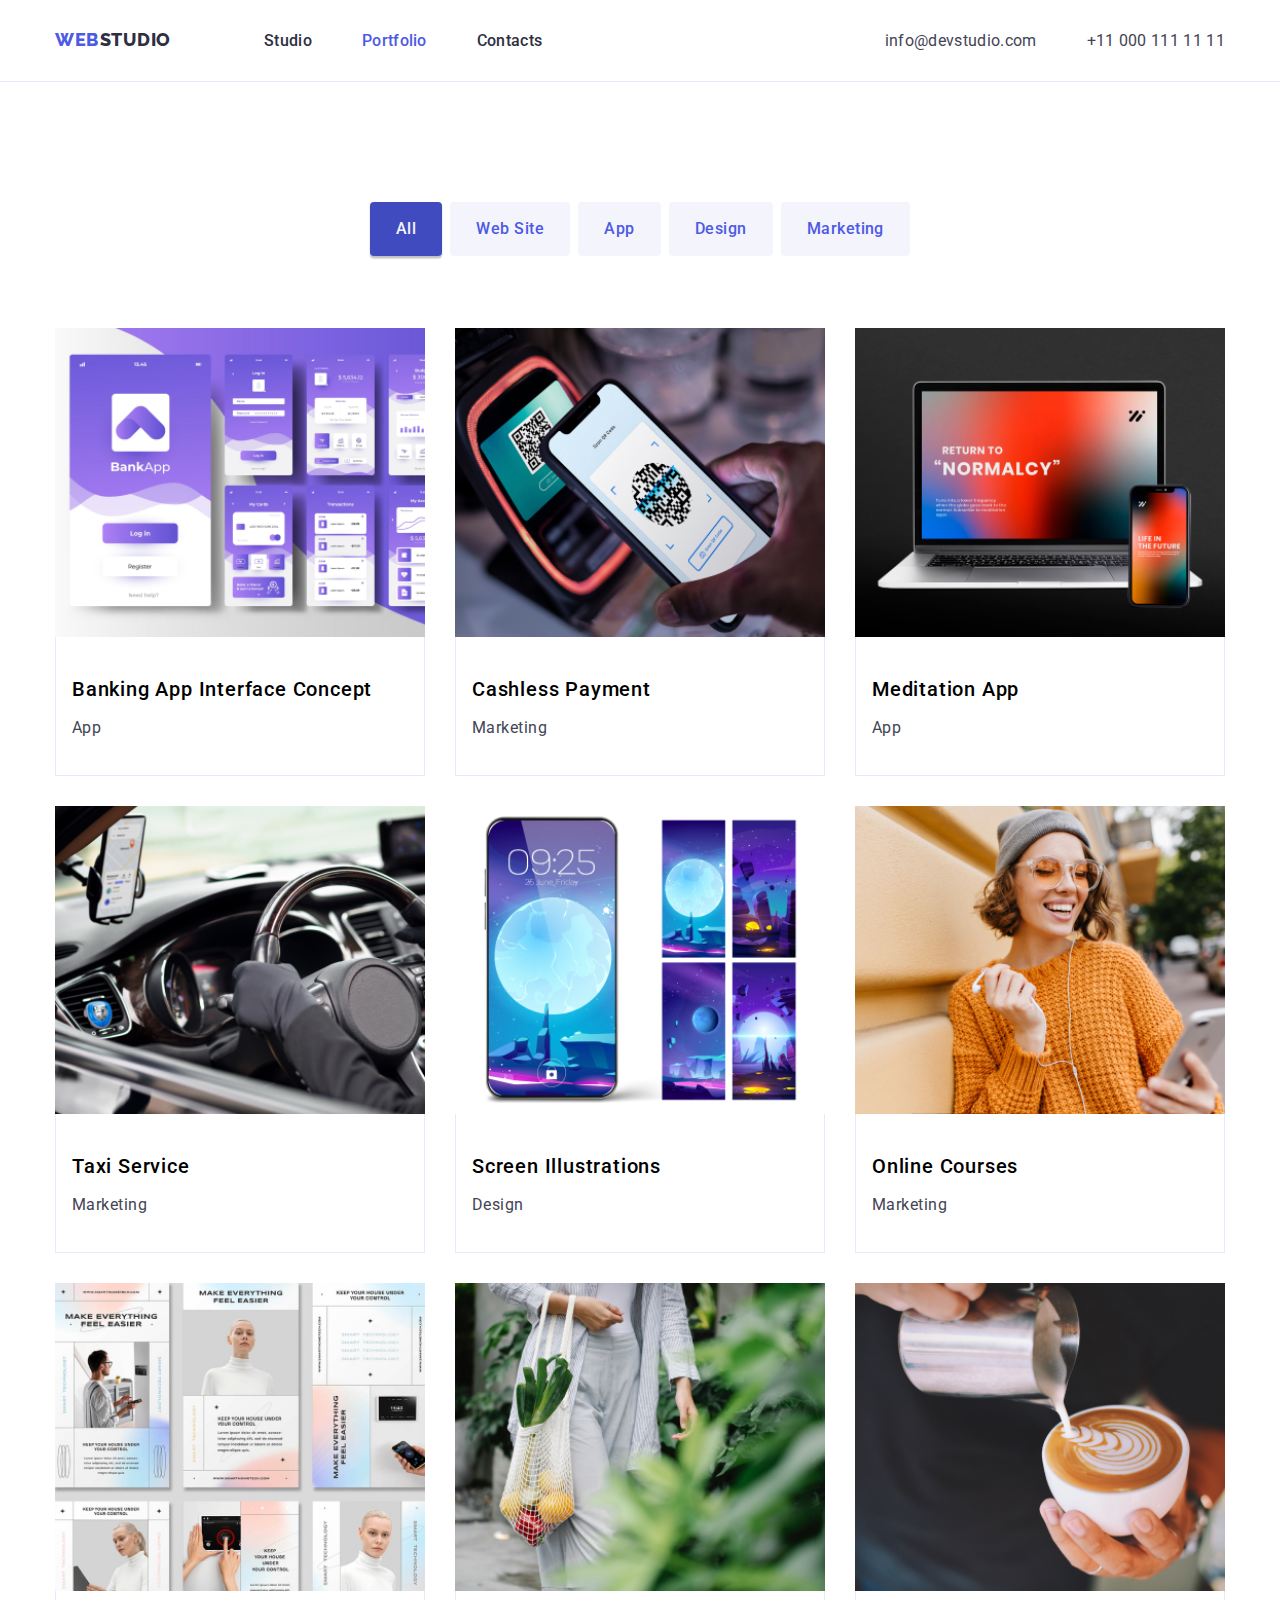
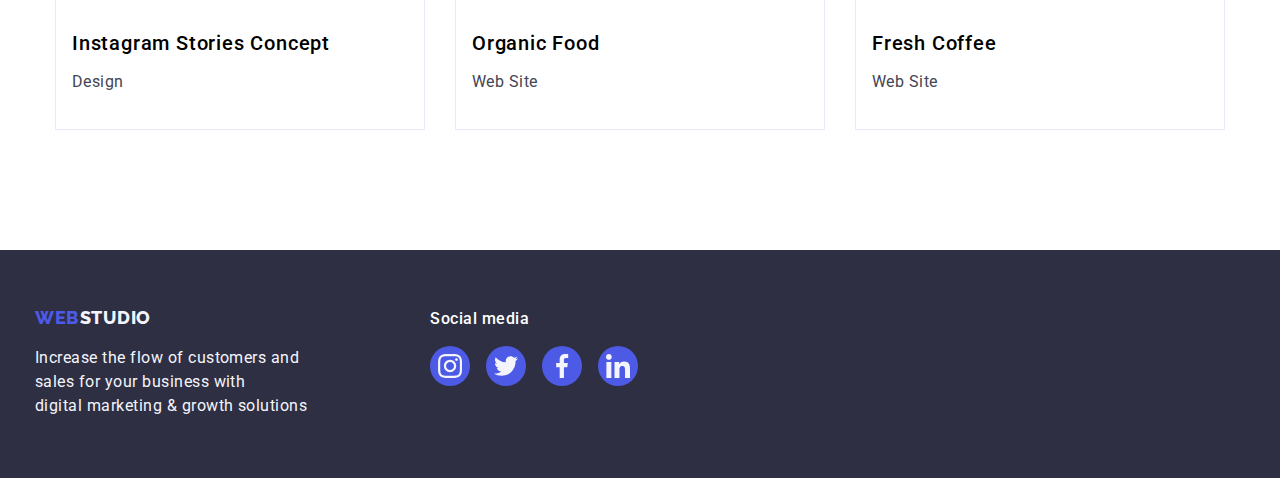
==== commit f4b7351b: "update changes" ====
--- a/portfolio.html
+++ b/portfolio.html
@@ -224,54 +224,59 @@
     <!-- FOOTER -->
     <footer class="page-footer bg-footer">
       <div class="container">
+        <!-- MAIN FOOTER -->
         <div class="footer">
-          <a class="logo-link" href="./index.html">
-            <span class="logo">WEB</span>
-            <span class="studio-footer">STUDIO</span>
-          </a>
-          <p class="footer-description">
-            Increase the flow of customers and <br />sales for your business
-            with<br />digital marketing & growth solutions
-          </p>
-        </div>
-        <div class="footer-socials">
-          <p class="footer-socials-text text">Social media</p>
-          <ul class="footer-list list">
-            <li class="footer-socials-item">
-              <a href="#" class="footer-socials-link">
-                <svg class="footer-socials-svg" width="24" height="24">
-                  <use href="./images/icons.svg#instagram"></use>
-                </svg>
-              </a>
-            </li>
-
-            <li class="footer-socials-item">
-              <a href="#" class="footer-socials-link">
-                <svg class="footer-socials-svg" width="24" height="24">
-                  <use href="./images/icons.svg#twitter"></use>
-                </svg>
-              </a>
-            </li>
-
-            <li class="footer-socials-item">
-              <a href="#" class="footer-socials-link">
-                <svg class="footer-socials-svg" width="24" height="24">
-                  <use href="./images/icons.svg#facebook"></use>
-                </svg>
-              </a>
-            </li>
-
-            <li class="footer-socials-item">
-              <a href="#" class="footer-socials-link">
-                <svg class="footer-socials-svg" width="24" height="24">
-                  <use href="./images/icons.svg#linkedin"></use>
-                </svg>
-              </a>
-            </li>
-          </ul>
+          <!-- SUB FOOTER 1 -->
+          <div class="footer-address">
+            <a class="logo-link" href="./index.html">
+              <span class="logo">WEB</span>
+              <span class="studio-footer">STUDIO</span>
+            </a>
+            <p class="footer-description">
+              Increase the flow of customers and <br />sales for your business
+              with<br />digital marketing & growth solutions
+            </p>
+          </div>
+
+          <!-- SUB FOOTER 2 -->
+          <div class="footer-socials">
+            <p class="footer-socials-text text">Social media</p>
+            <ul class="footer-list list">
+              <li class="footer-socials-item">
+                <a href="https://www.instagram.com" target="_blank" class="footer-socials-link">
+                  <svg class="footer-socials-svg" width="24" height="24">
+                    <use href="./images/icons.svg#instagram"></use>
+                  </svg>
+                </a>
+              </li>
+
+              <li class="footer-socials-item">
+                <a href="https://www.twitter.com" target="_blank" class="footer-socials-link">
+                  <svg class="footer-socials-svg" width="24" height="24">
+                    <use href="./images/icons.svg#twitter"></use>
+                  </svg>
+                </a>
+              </li>
+
+              <li class="footer-socials-item">
+                <a href="https://www.facebook.com" target="_blank" class="footer-socials-link">
+                  <svg class="footer-socials-svg" width="24" height="24">
+                    <use href="./images/icons.svg#facebook"></use>
+                  </svg>
+                </a>
+              </li>
+
+              <li class="footer-socials-item">
+                <a href="https://www.linkedin.com" target="_blank" class="footer-socials-link">
+                  <svg class="footer-socials-svg" width="24" height="24">
+                    <use href="./images/icons.svg#linkedin"></use>
+                  </svg>
+                </a>
+              </li>
+            </ul>
+          </div>
         </div>
       </div>
     </footer>
-    >
   </body>
 </html>
--- a/css/styles.css
+++ b/css/styles.css
@@ -9,6 +9,8 @@
   --primary-text-color: #757575;
   --cloud: #f4f4fd;
   --cornflower: #e7e9fc;
+  --lightslate: #8e8f99;
+  --green: #31d0aa;
 }
 /* checked */
 body {
@@ -207,7 +209,7 @@
 /* checked */
 .benefits .description {
   color: var(--slatecolor);
-  line-height: 1.5;
+  line-height: 1.7;
   font-size: 16px;
   font-weight: 400;
 }
@@ -253,19 +255,18 @@
   font-weight: 400;
 }
 /* checked */
-.bg-hero {
-  background-color: var(--navyblue);
-}
-/* checked */
 .hero { 
 padding: 200px 0;
 text-align: center;
-background-image:url(../images/hero-bg.png);
-   background-repeat: no-repeat;
-   background-position: center;
+background-image: url(../images/dark-bg.png), url(../images/hero-bg.jpg),
+    linear-gradient(rgba(46, 47, 66, 0.7), rgba(46, 47, 66, 0.7));
+   background-repeat: no-repeat,no-repeat;
+   background-position: center,center;
    background-size: cover;
+   margin-left: auto;
+   margin-right: auto;
+} 
 
-} 
 /* checked */
 .hero-title {
   color: var(--whitecolor);
@@ -297,12 +298,9 @@
   text-align: center;
 }
 /* checked */
-.bg-footer {
+.page-footer {
+  padding: 60px 0px 60px 60px;
   background-color: var(--navyblue);
-}
-/* checked */
-.page-footer {
-  padding: 60px 0;
 }
 /* checked */
 .footer-description {
@@ -348,7 +346,7 @@
 }
 /* checked */
 .project-card {
-  flex-basis: calc(100 / 3 - 30px);
+  flex-basis: calc(100% / 3 - 30px);
   margin-left: 30px;
   margin-top: 30px;
 }
@@ -364,3 +362,111 @@
 .logo-footer {
   color: var(--iriscolor);
 }
+.benefits-svg-box {
+  margin-bottom: 8px;
+  display: flex;
+  width: 264px;
+  height: 120px;
+  justify-content: center;
+  align-items: center;
+  background-color: var(--cloud);
+  border-radius: 4px;
+}
+.team-social-list {
+  padding-top: 10px;
+  display: flex;
+  justify-content: center;
+  gap: 24px;
+}
+.team-social-item {
+  width: 40px;
+  height: 40px;
+}
+.team-social-link {
+  display: flex;
+  height: 100%;
+  width: 100%;
+  align-items: center;
+  justify-content: center;
+  background-color: var(--iriscolor);
+  border-radius: 50%;
+  color: var(--cloud);
+}
+.team-social-svg {
+  fill: currentColor;
+}
+.team-social-link:hover {
+  background-color: var(--oceancolor);
+}
+.customers-list{
+  display: flex;
+  gap: 20px;
+}
+.customers-item {
+  width: calc((100% - 150px) / 6 );
+  height: 90px;
+}
+.customers-link {
+  display: flex;
+  width: 100%;
+  height: 100%;
+  border: 1px solid var(--lightslate);
+  justify-content: center;
+  align-items: center;
+  color: var(--lightslate);
+  border-radius: 4px;
+}
+.customers-svg {
+  width: 104px;
+  height: 56px;
+  fill: currentColor;
+}
+.customers-list .customers-link:hover, 
+.customers-list .customers-link:focus{
+  border-color: var(--oceancolor);
+  color: var(--oceancolor);
+}
+.footer {
+display: flex;
+flex-wrap: wrap;
+margin-top: -12px;
+align-items: baseline;
+margin-left: -50px;  
+}
+.footer-socials {
+  margin-top: 12px;
+  margin-left: 123px;
+}
+.footer-socials-text.text {
+  font-weight: 500;
+color: var(--whitecolor);
+}
+.footer-list.list {
+  padding-top: 17.5px;
+  display: flex;
+  justify-content: flex-start;
+  gap: 16px;
+}
+.footer-socials-item {
+  width: 40px;
+  height: 40px;
+}
+.footer-socials-link {
+  display: flex;
+  width: 100%;
+  height: 100%;
+  justify-content: center;
+  align-items: center;
+  background-color: var(--iriscolor);
+  border-radius: 50%;
+  color: var(--cloud);
+}
+.footer-socials-svg {
+  fill: currentColor;
+}
+.footer-socials-link:hover {
+  background-color: var(--green);
+}
+.project-card:hover {
+  box-shadow: 0px 2px 1px 0px rgba(46, 47, 66, 0.08), 0px 1px 1px 0px rgba(46, 47, 66, 0.16), 0px 1px 6px 0px rgba(46, 47, 66, 0.08);
+}